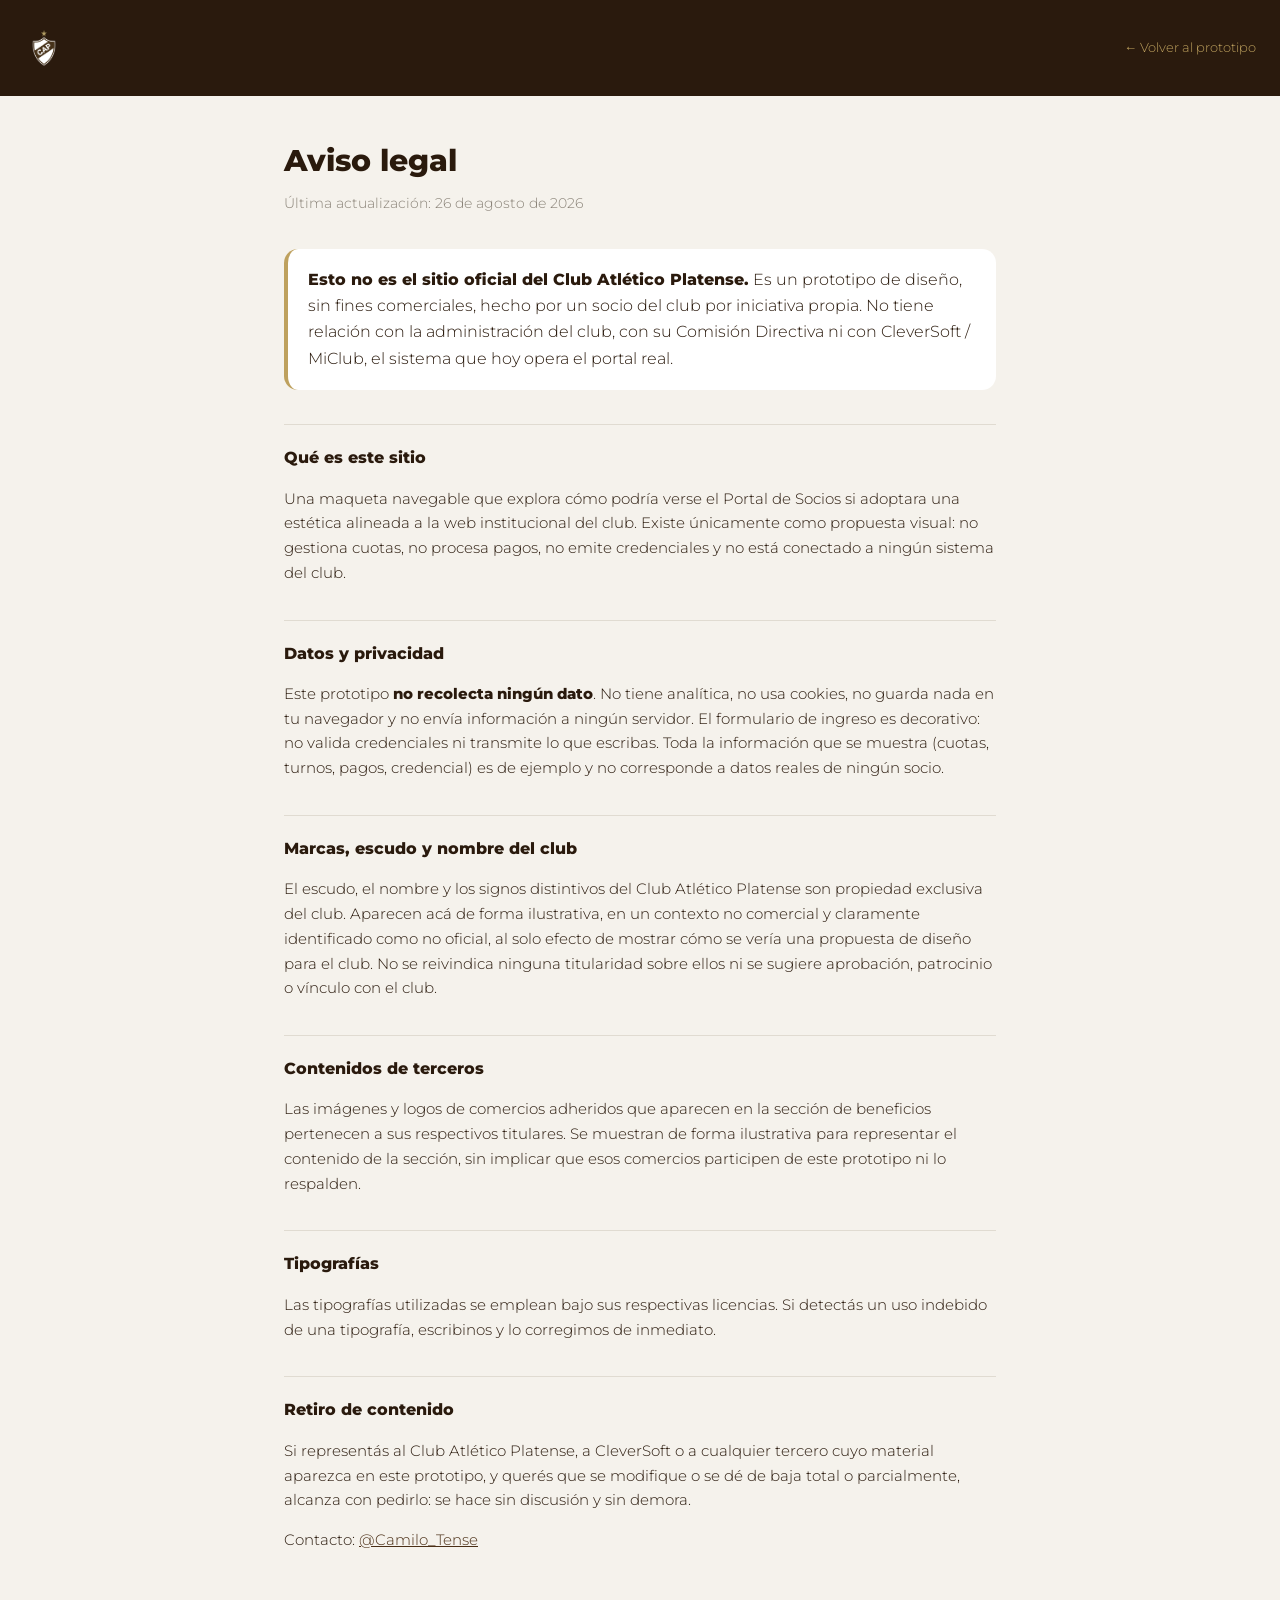
==== aviso-legal.html @ e6e1d901 "Resolver el uso de assets de terceros en el prototipo publico Gotham y Awesome Serif son tipografias" ====
<!DOCTYPE html>
<html lang="es-AR">
<head>
<meta charset="UTF-8">
<meta name="viewport" content="width=device-width, initial-scale=1">
<title>Aviso legal — Prototipo Portal de Socios</title>
<meta name="robots" content="noindex">
<link rel="stylesheet" href="assets/css/tipografias.css">
<style>

  :root {
    --brown: #4a2e15;
    --brown-dark: #2a1a0d;
    --gold: #bea15e;
    --cream: #f5f2ec;
    --white: #ffffff;
    --gray-text: #8a8378;
    --ink: #2a1a0d;
    --radius: 14px;
  }
  * { box-sizing: border-box; }
  body {
    margin: 0; font-family: 'Montserrat', sans-serif; font-weight: 300;
    background: var(--cream); color: var(--ink); line-height: 1.65;
  }
  .legal-head {
    background: var(--brown-dark); color: var(--white);
    padding: 28px 24px; display: flex; align-items: center; gap: 14px;
  }
  .legal-head img { height: 40px; }
  .legal-head a { color: var(--gold); text-decoration: none; font-size: 13px; margin-left: auto; }
  .legal-head a:hover, .legal-head a:focus-visible { text-decoration: underline; }
  .legal-wrap { max-width: 760px; margin: 0 auto; padding: 40px 24px 72px; }
  .legal-wrap h1 { font-weight: 700; font-size: 30px; margin: 0 0 6px; }
  .legal-wrap .sub { color: var(--gray-text); font-size: 14px; margin: 0 0 34px; }
  .legal-wrap h2 {
    font-weight: 700; font-size: 16px; margin: 34px 0 10px;
    padding-top: 20px; border-top: 1px solid #e0dbd1;
  }
  .legal-wrap p, .legal-wrap li { font-size: 15px; }
  .legal-wrap ul { padding-left: 20px; }
  .legal-wrap a { color: var(--brown); }
  .callout {
    background: var(--white); border-left: 4px solid var(--gold);
    border-radius: var(--radius); padding: 18px 20px; margin: 26px 0;
  }
  .callout strong { font-weight: 700; }
</style>

<!-- Metadatos para compartir en redes (capa del prototipo) -->
<meta name="description" content="Aviso legal del prototipo no oficial del Portal de Socios del Club Atlético Platense.">
<meta name="robots" content="noindex">
<link rel="canonical" href="https://portal-socios-cap.vercel.app/aviso-legal">
<meta property="og:type" content="website">
<meta property="og:site_name" content="Prototipo Portal de Socios CAP">
<meta property="og:locale" content="es_AR">
<meta property="og:url" content="https://portal-socios-cap.vercel.app/aviso-legal">
<meta property="og:title" content="Aviso legal — Prototipo Portal de Socios CAP">
<meta property="og:description" content="Aviso legal del prototipo no oficial del Portal de Socios del Club Atlético Platense.">
<meta property="og:image" content="https://portal-socios-cap.vercel.app/assets/og/portal-socios-cap.jpg">
<meta property="og:image:type" content="image/jpeg">
<meta property="og:image:width" content="1200">
<meta property="og:image:height" content="630">
<meta property="og:image:alt" content="Pantallas del prototipo del Portal de Socios del Club Atlético Platense">
<meta name="twitter:card" content="summary_large_image">
<meta name="twitter:creator" content="@Camilo_Tense">
<link rel="icon" href="assets/img/favicon-192.png">

<!-- Capa del prototipo publico (no forma parte del diseno aprobado) -->
<link rel="stylesheet" href="assets/css/componentes.css">
<link rel="stylesheet" href="assets/css/prototipo.css">
<script src="assets/js/prototipo.js"></script>
</head>
<body>

<header class="legal-head">
  <img src="assets/img/escudo-cap-oficial.png" alt="Escudo del Club Atlético Platense">
  <a href="login.html">&larr; Volver al prototipo</a>
</header>

<main class="legal-wrap">
  <h1>Aviso legal</h1>
  <p class="sub">Última actualización: 26 de agosto de 2026</p>

  <div class="callout">
    <strong>Esto no es el sitio oficial del Club Atlético Platense.</strong> Es un prototipo
    de diseño, sin fines comerciales, hecho por un socio del club por iniciativa propia.
    No tiene relación con la administración del club, con su Comisión Directiva ni con
    CleverSoft / MiClub, el sistema que hoy opera el portal real.
  </div>

  <h2>Qué es este sitio</h2>
  <p>
    Una maqueta navegable que explora cómo podría verse el Portal de Socios si adoptara
    una estética alineada a la web institucional del club. Existe únicamente como propuesta
    visual: no gestiona cuotas, no procesa pagos, no emite credenciales y no está conectado
    a ningún sistema del club.
  </p>

  <h2 id="privacidad">Datos y privacidad</h2>
  <p>
    Este prototipo <strong>no recolecta ningún dato</strong>. No tiene analítica, no usa
    cookies, no guarda nada en tu navegador y no envía información a ningún servidor.
    El formulario de ingreso es decorativo: no valida credenciales ni transmite lo que
    escribas. Toda la información que se muestra (cuotas, turnos, pagos, credencial) es
    de ejemplo y no corresponde a datos reales de ningún socio.
  </p>

  <h2>Marcas, escudo y nombre del club</h2>
  <p>
    El escudo, el nombre y los signos distintivos del Club Atlético Platense son propiedad
    exclusiva del club. Aparecen acá de forma ilustrativa, en un contexto no comercial y
    claramente identificado como no oficial, al solo efecto de mostrar cómo se vería una
    propuesta de diseño para el club. No se reivindica ninguna titularidad sobre ellos ni
    se sugiere aprobación, patrocinio o vínculo con el club.
  </p>

  <h2>Contenidos de terceros</h2>
  <p>
    Las imágenes y logos de comercios adheridos que aparecen en la sección de beneficios
    pertenecen a sus respectivos titulares. Se muestran de forma ilustrativa para
    representar el contenido de la sección, sin implicar que esos comercios participen
    de este prototipo ni lo respalden.
  </p>

  <h2>Tipografías</h2>
  <p>
    Las tipografías utilizadas se emplean bajo sus respectivas licencias. Si detectás un
    uso indebido de una tipografía, escribinos y lo corregimos de inmediato.
  </p>

  <h2>Retiro de contenido</h2>
  <p>
    Si representás al Club Atlético Platense, a CleverSoft o a cualquier tercero cuyo
    material aparezca en este prototipo, y querés que se modifique o se dé de baja
    total o parcialmente, alcanza con pedirlo: se hace sin discusión y sin demora.
  </p>
  <p>
    Contacto: <a href="https://x.com/Camilo_Tense" rel="noopener">@Camilo_Tense</a>
  </p>
</main>

</body>
</html>
---- assets/css/tipografias.css ----
/* ------------------------------------------------------------------
   tipografias.css
   Unica fuente de verdad de las tipografias del proyecto.

   Reemplazan a Gotham y Awesome Serif, que son comerciales y no podian
   servirse desde un servidor publico (ver ATRIBUCIONES.md).

   - Montserrat        SIL Open Font License 1.1 - redistribucion permitida
   - Playfair Display  SIL Open Font License 1.1 - redistribucion permitida

   Self-hosteadas como woff2: el sitio no hace ni un request externo, y
   por eso el aviso legal puede afirmar que no se recolecta ningun dato.

   Equivalencias con el diseno aprobado:
     Gotham Light  300  ->  Montserrat 300
     Gotham Medium 400  ->  Montserrat 500
     Gotham Black  700  ->  Montserrat 800
     Awesome Serif      ->  Playfair Display Italic 500  (alias 'Calamar')
   ------------------------------------------------------------------ */

/* --- Montserrat --------------------------------------------------- */

@font-face {
  font-family: 'Montserrat';
  font-style: normal;
  font-weight: 300;
  font-display: swap;
  src: url('../fonts/montserrat-300-latin.woff2') format('woff2');
  unicode-range: U+0000-00FF, U+0131, U+0152-0153, U+02BB-02BC, U+02C6, U+02DA, U+02DC, U+0304, U+0308, U+0329, U+2000-206F, U+20AC, U+2122, U+2191, U+2193, U+2212, U+2215, U+FEFF, U+FFFD;
}
@font-face {
  font-family: 'Montserrat';
  font-style: normal;
  font-weight: 300;
  font-display: swap;
  src: url('../fonts/montserrat-300-latin-ext.woff2') format('woff2');
  unicode-range: U+0100-02BA, U+02BD-02C5, U+02C7-02CC, U+02CE-02D7, U+02DD-02FF, U+0304, U+0308, U+0329, U+1D00-1DBF, U+1E00-1E9F, U+1EF2-1EFF, U+2020, U+20A0-20AB, U+20AD-20C0, U+2113, U+2C60-2C7F, U+A720-A7FF;
}

@font-face {
  font-family: 'Montserrat';
  font-style: normal;
  font-weight: 400;
  font-display: swap;
  src: url('../fonts/montserrat-500-latin.woff2') format('woff2');
  unicode-range: U+0000-00FF, U+0131, U+0152-0153, U+02BB-02BC, U+02C6, U+02DA, U+02DC, U+0304, U+0308, U+0329, U+2000-206F, U+20AC, U+2122, U+2191, U+2193, U+2212, U+2215, U+FEFF, U+FFFD;
}
@font-face {
  font-family: 'Montserrat';
  font-style: normal;
  font-weight: 400;
  font-display: swap;
  src: url('../fonts/montserrat-500-latin-ext.woff2') format('woff2');
  unicode-range: U+0100-02BA, U+02BD-02C5, U+02C7-02CC, U+02CE-02D7, U+02DD-02FF, U+0304, U+0308, U+0329, U+1D00-1DBF, U+1E00-1E9F, U+1EF2-1EFF, U+2020, U+20A0-20AB, U+20AD-20C0, U+2113, U+2C60-2C7F, U+A720-A7FF;
}

@font-face {
  font-family: 'Montserrat';
  font-style: normal;
  font-weight: 700;
  font-display: swap;
  src: url('../fonts/montserrat-800-latin.woff2') format('woff2');
  unicode-range: U+0000-00FF, U+0131, U+0152-0153, U+02BB-02BC, U+02C6, U+02DA, U+02DC, U+0304, U+0308, U+0329, U+2000-206F, U+20AC, U+2122, U+2191, U+2193, U+2212, U+2215, U+FEFF, U+FFFD;
}
@font-face {
  font-family: 'Montserrat';
  font-style: normal;
  font-weight: 700;
  font-display: swap;
  src: url('../fonts/montserrat-800-latin-ext.woff2') format('woff2');
  unicode-range: U+0100-02BA, U+02BD-02C5, U+02C7-02CC, U+02CE-02D7, U+02DD-02FF, U+0304, U+0308, U+0329, U+1D00-1DBF, U+1E00-1E9F, U+1EF2-1EFF, U+2020, U+20A0-20AB, U+20AD-20C0, U+2113, U+2C60-2C7F, U+A720-A7FF;
}

/* --- Calamar (acento editorial del club) --------------------------- */
/* 'Calamar' es el alias semantico del proyecto, no el nombre de la
   tipografia. Hoy lo sirve Playfair Display Italic. */

@font-face {
  font-family: 'Calamar';
  font-style: italic;
  font-weight: 500;
  font-display: swap;
  src: url('../fonts/playfair-italic-500-latin.woff2') format('woff2');
  unicode-range: U+0000-00FF, U+0131, U+0152-0153, U+02BB-02BC, U+02C6, U+02DA, U+02DC, U+0304, U+0308, U+0329, U+2000-206F, U+20AC, U+2122, U+2191, U+2193, U+2212, U+2215, U+FEFF, U+FFFD;
}
@font-face {
  font-family: 'Calamar';
  font-style: italic;
  font-weight: 500;
  font-display: swap;
  src: url('../fonts/playfair-italic-500-latin-ext.woff2') format('woff2');
  unicode-range: U+0100-02BA, U+02BD-02C5, U+02C7-02CC, U+02CE-02D7, U+02DD-02FF, U+0304, U+0308, U+0329, U+1D00-1DBF, U+1E00-1E9F, U+1EF2-1EFF, U+2020, U+20A0-20AB, U+20AD-20C0, U+2113, U+2C60-2C7F, U+A720-A7FF;
}
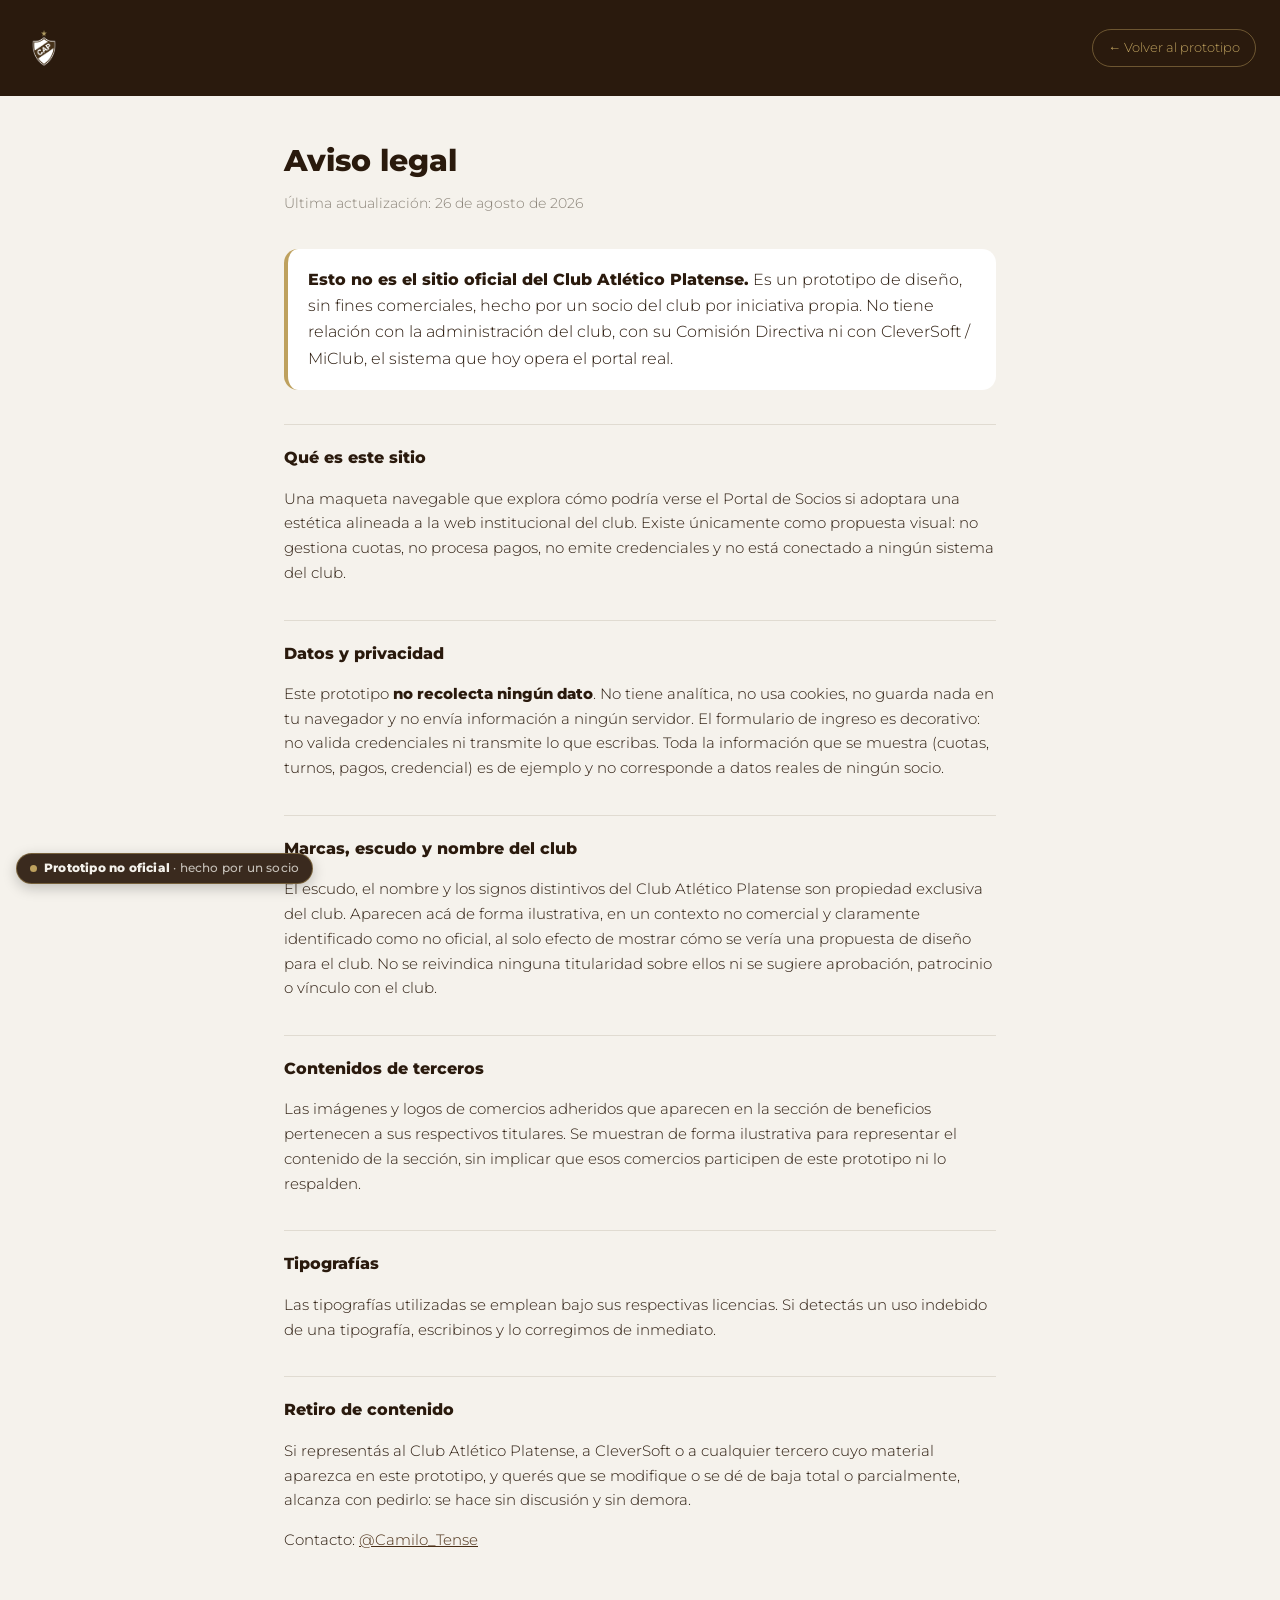
==== commit b55e9876: "Reconstruir el menu lateral del socio Portado del diseño de MenuSocios.jsx que paso el desarrollador" ====
--- a/aviso-legal.html
+++ b/aviso-legal.html
@@ -70,6 +70,16 @@
 <link rel="stylesheet" href="assets/css/componentes.css">
 <link rel="stylesheet" href="assets/css/prototipo.css">
 <script src="assets/js/prototipo.js"></script>
+
+<!-- App instalable (PWA) -->
+<link rel="manifest" href="/manifest.webmanifest">
+<meta name="theme-color" content="#4a2e15">
+<link rel="apple-touch-icon" href="/assets/img/pwa/apple-touch-icon.png">
+<meta name="apple-mobile-web-app-capable" content="yes">
+<meta name="apple-mobile-web-app-status-bar-style" content="black-translucent">
+<meta name="apple-mobile-web-app-title" content="Socios CAP">
+<meta name="mobile-web-app-capable" content="yes">
+<script src="/assets/js/pwa.js" defer></script>
 </head>
 <body>
 
--- a/assets/css/componentes.css
+++ b/assets/css/componentes.css
@@ -0,0 +1,1230 @@
+/* ------------------------------------------------------------------
+   componentes.css
+   Componentes compartidos que se agregan sobre el diseno aprobado.
+   Se carga despues de los <style> inline de cada pagina, asi una sola
+   regla alcanza para las 8 paginas que tienen barra de utilidades.
+   ------------------------------------------------------------------ */
+
+/* --- Boton al sitio oficial del club -------------------------------
+   Antes era un texto suelto que se confundia con el resto de la barra.
+   Como el prototipo NO es el sitio oficial, la salida al sitio real
+   tiene que leerse como una accion clara y separada. */
+
+.site-link,
+.drawer-site-link {
+  gap: 7px;
+  padding: 6px 14px;
+  border: 1px solid rgba(190, 161, 94, 0.55);
+  border-radius: 999px;
+  font-weight: 400;
+  line-height: 1.2;
+  text-decoration: none;
+  white-space: nowrap;
+  transition: background-color 200ms ease, border-color 200ms ease,
+              color 200ms ease;
+}
+
+.site-link:hover,
+.site-link:focus-visible,
+.drawer-site-link:hover,
+.drawer-site-link:focus-visible {
+  background: rgba(190, 161, 94, 0.14);
+  border-color: var(--gold, #bea15e);
+  text-decoration: none;
+}
+
+.site-link:focus-visible,
+.drawer-site-link:focus-visible {
+  outline: 2px solid var(--gold, #bea15e);
+  outline-offset: 2px;
+}
+
+.drawer-site-link {
+  display: inline-flex;
+  align-items: center;
+  justify-content: center;
+  width: 100%;
+}
+
+@media (prefers-reduced-motion: reduce) {
+  .site-link,
+  .drawer-site-link { transition: none; }
+}
+
+/* --- Panel de ingreso con codigo por email -------------------------- */
+
+.code-hint {
+  margin: 0 0 14px;
+  padding: 11px 14px;
+  border-radius: 10px;
+  background: rgba(190, 161, 94, 0.12);
+  border: 1px solid rgba(190, 161, 94, 0.35);
+  color: var(--brown, #4a2e15);
+  font-size: 13px;
+  line-height: 1.5;
+}
+
+[role="tabpanel"][hidden] { display: none; }
+
+/* --- Buzon simulado del codigo de acceso ---------------------------
+   No hay envio real de mail: el prototipo muestra en pantalla el
+   correo que en el portal real llegaria a la casilla del socio. Se
+   rotula como simulado para que nadie quede esperando un mail. */
+
+.inbox-sim { margin: 0 0 16px; }
+
+.inbox-sim__tag {
+  margin: 0 0 8px;
+  font-size: 11px;
+  letter-spacing: 0.3px;
+  text-transform: uppercase;
+  color: var(--gray-text, #8a8378);
+}
+
+.inbox-sim__mail {
+  border: 1px solid rgba(190, 161, 94, 0.4);
+  border-radius: 12px;
+  background: var(--cream, #f5f2ec);
+  padding: 14px 16px;
+  animation: inbox-sim-in 260ms ease both;
+}
+
+.inbox-sim__from {
+  display: flex;
+  align-items: center;
+  gap: 10px;
+  padding-bottom: 10px;
+  border-bottom: 1px solid rgba(74, 46, 21, 0.12);
+}
+
+.inbox-sim__from img { height: 26px; width: auto; }
+.inbox-sim__from div { display: flex; flex-direction: column; line-height: 1.3; }
+.inbox-sim__from strong { font-size: 13px; color: var(--ink, #2a1a0d); }
+.inbox-sim__from span { font-size: 11.5px; color: var(--gray-text, #8a8378); }
+
+.inbox-sim__subject {
+  margin: 10px 0 6px;
+  font-size: 13px;
+  color: var(--ink, #2a1a0d);
+}
+
+.inbox-sim__code {
+  margin: 0;
+  font-size: 30px;
+  font-weight: 700;
+  letter-spacing: 7px;
+  color: var(--brown, #4a2e15);
+  font-variant-numeric: tabular-nums;
+}
+
+.inbox-sim__use {
+  margin-top: 10px;
+  padding: 7px 14px;
+  border: 1px solid rgba(74, 46, 21, 0.25);
+  border-radius: 999px;
+  background: transparent;
+  color: var(--brown, #4a2e15);
+  font-family: inherit;
+  font-size: 12px;
+  cursor: pointer;
+  transition: background-color 200ms ease, border-color 200ms ease;
+}
+
+.inbox-sim__use:hover,
+.inbox-sim__use:focus-visible {
+  background: rgba(190, 161, 94, 0.18);
+  border-color: var(--gold, #bea15e);
+}
+
+@keyframes inbox-sim-in {
+  from { opacity: 0; transform: translateY(-6px); }
+  to   { opacity: 1; transform: none; }
+}
+
+/* --- Entrada directa a la demo -------------------------------------- */
+
+.demo-skip { margin: 14px 0 0; text-align: center; }
+
+.demo-skip a {
+  color: var(--gray-text, #8a8378);
+  font-size: 12.5px;
+  text-decoration: none;
+  border-bottom: 1px solid rgba(190, 161, 94, 0.5);
+  padding-bottom: 1px;
+  transition: color 200ms ease;
+}
+
+.demo-skip a:hover,
+.demo-skip a:focus-visible { color: var(--brown, #4a2e15); }
+
+@media (prefers-reduced-motion: reduce) {
+  .inbox-sim__mail { animation: none; }
+  .inbox-sim__use { transition: none; }
+}
+
+/* --- Boton de volver ------------------------------------------------
+   Antes era texto suelto de 12px que se perdia arriba del titulo.
+   Pasa a leerse como accion, con el mismo lenguaje de pastilla que
+   usan los demas botones del portal. La flecha acompana en hover. */
+
+.back-link {
+  align-self: flex-start;
+  gap: 8px;
+  padding: 8px 16px 8px 13px;
+  border: 1px solid rgba(74, 46, 21, 0.18);
+  border-radius: 999px;
+  background: var(--white, #fff);
+  color: var(--brown, #4a2e15);
+  font-size: 13px;
+  font-weight: 400;
+  text-decoration: none;
+  transition: background-color 200ms ease, border-color 200ms ease,
+              color 200ms ease;
+}
+
+.back-link:hover,
+.back-link:focus-visible {
+  background: var(--cream, #f5f2ec);
+  border-color: var(--gold, #bea15e);
+  color: var(--ink, #2a1a0d);
+  text-decoration: none;
+}
+
+.back-link:focus-visible {
+  outline: 2px solid var(--gold, #bea15e);
+  outline-offset: 2px;
+}
+
+/* --- Volver del aviso legal (cabecera oscura) ----------------------- */
+
+.legal-head a {
+  padding: 7px 15px;
+  border: 1px solid rgba(190, 161, 94, 0.45);
+  border-radius: 999px;
+  transition: background-color 200ms ease, border-color 200ms ease;
+}
+
+.legal-head a:hover,
+.legal-head a:focus-visible {
+  background: rgba(190, 161, 94, 0.16);
+  border-color: var(--gold, #bea15e);
+  text-decoration: none;
+}
+
+@media (prefers-reduced-motion: reduce) {
+  .back-link,
+  .legal-head a { transition: none; }
+}
+
+/* --- Checkout simulado ----------------------------------------------
+   Cierra el recorrido del socio: antes "Pagar seleccionados" terminaba
+   en un alert() del navegador. No procesa ningun pago real. */
+
+.checkout[hidden] { display: none; }
+
+.checkout {
+  position: fixed;
+  inset: 0;
+  z-index: 10000;
+  display: flex;
+  align-items: center;
+  justify-content: center;
+  padding: 20px;
+}
+
+.checkout__backdrop {
+  position: absolute;
+  inset: 0;
+  background: rgba(42, 26, 13, 0.55);
+  backdrop-filter: blur(2px);
+  animation: checkout-fade 200ms ease both;
+}
+
+.checkout__panel {
+  position: relative;
+  width: 100%;
+  min-width: 0;
+  max-width: 460px;
+  max-height: 90vh;
+  overflow-y: auto;
+  padding: 26px 28px 24px;
+  border-radius: 18px;
+  background: var(--white, #fff);
+  box-shadow: 0 18px 50px rgba(0, 0, 0, 0.3);
+  animation: checkout-in 240ms cubic-bezier(0.2, 0.7, 0.3, 1) both;
+}
+
+.checkout__head {
+  display: flex;
+  align-items: flex-start;
+  justify-content: space-between;
+  gap: 16px;
+}
+
+.checkout__panel h2 {
+  margin: 0 0 4px;
+  font-size: 21px;
+  font-weight: 700;
+  color: var(--ink, #2a1a0d);
+}
+
+.checkout__close {
+  border: none;
+  background: none;
+  font-size: 26px;
+  line-height: 1;
+  color: var(--gray-text, #8a8378);
+  cursor: pointer;
+  padding: 0 4px;
+  border-radius: 8px;
+}
+
+.checkout__close:hover,
+.checkout__close:focus-visible { color: var(--ink, #2a1a0d); }
+
+.checkout__items {
+  list-style: none;
+  margin: 18px 0 0;
+  padding: 0;
+}
+
+.checkout__items li {
+  display: flex;
+  justify-content: space-between;
+  gap: 14px;
+  padding: 11px 0;
+  border-bottom: 1px solid rgba(74, 46, 21, 0.1);
+  font-size: 13px;
+  color: var(--gray-text, #8a8378);
+}
+
+.checkout__items li span {
+  min-width: 0;
+  overflow-wrap: anywhere;
+}
+
+.checkout__items strong {
+  color: var(--ink, #2a1a0d);
+  white-space: nowrap;
+}
+
+.checkout__total {
+  display: flex;
+  align-items: baseline;
+  justify-content: space-between;
+  margin: 16px 0 22px;
+  padding: 14px 16px;
+  border-radius: 12px;
+  background: var(--cream, #f5f2ec);
+  font-size: 13px;
+  color: var(--gray-text, #8a8378);
+}
+
+.checkout__total strong {
+  font-size: 23px;
+  font-weight: 700;
+  color: var(--brown, #4a2e15);
+}
+
+.checkout__label {
+  margin: 0 0 10px;
+  font-size: 11px;
+  letter-spacing: 0.4px;
+  text-transform: uppercase;
+  color: var(--gray-text, #8a8378);
+}
+
+.checkout__medios {
+  display: flex;
+  flex-direction: column;
+  gap: 9px;
+  margin-bottom: 22px;
+}
+
+.checkout__medio { display: block; cursor: pointer; }
+.checkout__medio input { position: absolute; opacity: 0; pointer-events: none; }
+
+.checkout__medio-box {
+  display: block;
+  padding: 12px 15px;
+  border: 1px solid rgba(74, 46, 21, 0.18);
+  border-radius: 12px;
+  transition: border-color 200ms ease, background-color 200ms ease;
+}
+
+.checkout__medio-box strong {
+  display: block;
+  font-size: 13.5px;
+  color: var(--ink, #2a1a0d);
+}
+
+.checkout__medio-box small {
+  font-size: 11.5px;
+  color: var(--gray-text, #8a8378);
+}
+
+.checkout__medio input:checked + .checkout__medio-box {
+  border-color: var(--gold, #bea15e);
+  background: rgba(190, 161, 94, 0.1);
+}
+
+.checkout__medio input:focus-visible + .checkout__medio-box {
+  outline: 2px solid var(--gold, #bea15e);
+  outline-offset: 2px;
+}
+
+.checkout__pay {
+  width: 100%;
+  padding: 14px;
+  border: none;
+  border-radius: 999px;
+  background: var(--gold, #bea15e);
+  color: var(--brown-dark, #2a1a0d);
+  font-family: inherit;
+  font-weight: 700;
+  font-size: 13.5px;
+  letter-spacing: 0.3px;
+  cursor: pointer;
+  transition: filter 200ms ease;
+}
+
+.checkout__pay:hover,
+.checkout__pay:focus-visible { filter: brightness(1.06); }
+
+.checkout__sim {
+  margin: 12px 0 0;
+  text-align: center;
+  font-size: 11px;
+  color: var(--gray-text, #8a8378);
+}
+
+/* --- Estado de exito ------------------------------------------------ */
+
+.checkout__step--ok { text-align: center; }
+
+.checkout__tick { margin: 6px auto 14px; width: 62px; height: 62px; }
+.checkout__tick svg { width: 100%; height: 100%; fill: none; stroke-linecap: round; stroke-linejoin: round; }
+
+.checkout__tick-ring {
+  stroke: var(--gold, #bea15e);
+  stroke-width: 2.5;
+  stroke-dasharray: 151;
+  animation: tick-ring 500ms ease-out both;
+}
+
+.checkout__tick-path {
+  stroke: var(--brown, #4a2e15);
+  stroke-width: 3.5;
+  stroke-dasharray: 40;
+  animation: tick-path 300ms 380ms ease-out both;
+}
+
+.checkout__ok-sub {
+  margin: 0 0 20px;
+  font-size: 13px;
+  color: var(--gray-text, #8a8378);
+}
+
+.checkout__recibo {
+  display: flex;
+  flex-direction: column;
+  gap: 10px;
+  padding: 16px;
+  margin-bottom: 22px;
+  border-radius: 12px;
+  background: var(--cream, #f5f2ec);
+  text-align: left;
+}
+
+.checkout__recibo div { display: flex; justify-content: space-between; gap: 14px; }
+.checkout__recibo span { font-size: 12.5px; color: var(--gray-text, #8a8378); }
+.checkout__recibo strong { font-size: 13px; color: var(--ink, #2a1a0d); }
+
+.checkout__ok-actions { display: flex; flex-direction: column; gap: 9px; }
+
+.checkout__ok-primary {
+  padding: 13px;
+  border-radius: 999px;
+  background: var(--brown, #4a2e15);
+  color: var(--white, #fff);
+  font-size: 13px;
+  font-weight: 700;
+  text-decoration: none;
+}
+
+.checkout__ok-primary:hover,
+.checkout__ok-primary:focus-visible { color: #fff; text-decoration: none; filter: brightness(1.12); }
+
+.checkout__ok-sec {
+  padding: 11px;
+  border: 1px solid rgba(74, 46, 21, 0.2);
+  border-radius: 999px;
+  background: none;
+  color: var(--brown, #4a2e15);
+  font-family: inherit;
+  font-size: 13px;
+  cursor: pointer;
+}
+
+@keyframes checkout-fade { from { opacity: 0; } to { opacity: 1; } }
+@keyframes checkout-in {
+  from { opacity: 0; transform: translateY(14px) scale(0.98); }
+  to   { opacity: 1; transform: none; }
+}
+@keyframes tick-ring { from { stroke-dashoffset: 151; } to { stroke-dashoffset: 0; } }
+@keyframes tick-path { from { stroke-dashoffset: 40; } to { stroke-dashoffset: 0; } }
+
+@media (prefers-reduced-motion: reduce) {
+  .checkout__backdrop,
+  .checkout__panel,
+  .checkout__tick-ring,
+  .checkout__tick-path { animation: none; }
+  .checkout__tick-ring,
+  .checkout__tick-path { stroke-dashoffset: 0; }
+  .checkout__medio-box,
+  .checkout__pay { transition: none; }
+}
+
+/* --- Notificaciones --------------------------------------------------
+   El portal no tenia forma de avisarle nada al socio. Sigue el mismo
+   patron de dropdown que el menu de perfil de la barra de utilidades. */
+
+.notif-wrap { position: relative; display: flex; }
+
+.notif-trigger {
+  position: relative;
+  display: inline-flex;
+  align-items: center;
+  justify-content: center;
+  width: 34px;
+  height: 34px;
+  padding: 0;
+  border: none;
+  border-radius: 50%;
+  background: none;
+  color: inherit;
+  cursor: pointer;
+  transition: background-color 200ms ease;
+}
+
+.notif-trigger svg { width: 19px; height: 19px; }
+
+.notif-trigger:hover,
+.notif-trigger:focus-visible { background: rgba(190, 161, 94, 0.18); }
+
+.notif-trigger:focus-visible {
+  outline: 2px solid var(--gold, #bea15e);
+  outline-offset: 2px;
+}
+
+.notification-dot {
+  position: absolute;
+  top: 1px;
+  right: 0;
+  min-width: 16px;
+  height: 16px;
+  padding: 0 4px;
+  border-radius: 999px;
+  background: #c0392b;
+  color: #fff;
+  font-size: 10px;
+  font-weight: 700;
+  line-height: 16px;
+  text-align: center;
+}
+
+.notif-dropdown {
+  position: absolute;
+  top: 42px;
+  right: 0;
+  z-index: 80;
+  width: 360px;
+  max-width: calc(100vw - 32px);
+  border: 1.5px solid var(--brown, #4a2e15);
+  border-radius: 14px;
+  background: var(--white, #fff);
+  box-shadow: 0 14px 34px rgba(42, 26, 13, 0.18);
+  display: none;
+  overflow: hidden;
+  text-align: left;
+}
+
+.notif-dropdown.open {
+  display: block;
+  animation: notif-in 200ms ease both;
+}
+
+.notif-head {
+  display: flex;
+  align-items: center;
+  justify-content: space-between;
+  gap: 12px;
+  padding: 13px 16px;
+  border-bottom: 1px solid rgba(74, 46, 21, 0.12);
+}
+
+.notif-head strong { font-size: 14px; color: var(--ink, #2a1a0d); }
+
+.notif-clear {
+  border: none;
+  background: none;
+  padding: 0;
+  color: var(--gray-text, #8a8378);
+  font-family: inherit;
+  font-size: 11.5px;
+  cursor: pointer;
+  text-decoration: underline;
+}
+
+.notif-clear:hover,
+.notif-clear:focus-visible { color: var(--brown, #4a2e15); }
+
+.notif-list {
+  list-style: none;
+  margin: 0;
+  padding: 0;
+  max-height: 380px;
+  overflow-y: auto;
+}
+
+.notif-item {
+  display: flex;
+  gap: 11px;
+  padding: 13px 16px;
+  border-bottom: 1px solid rgba(74, 46, 21, 0.08);
+}
+
+.notif-item:last-child { border-bottom: none; }
+
+.notif-item--unread { background: rgba(190, 161, 94, 0.09); }
+
+.notif-ico {
+  flex: 0 0 auto;
+  display: inline-flex;
+  align-items: center;
+  justify-content: center;
+  width: 32px;
+  height: 32px;
+  border-radius: 50%;
+  background: var(--cream, #f5f2ec);
+  color: var(--brown, #4a2e15);
+}
+
+.notif-ico svg { width: 16px; height: 16px; }
+.notif-ico--pago    { background: rgba(192, 57, 43, 0.12); color: #a5342a; }
+.notif-ico--calamar { background: rgba(190, 161, 94, 0.22); }
+
+.notif-body { flex: 1 1 auto; min-width: 0; }
+
+.notif-title {
+  margin: 0 0 2px;
+  font-size: 13px;
+  font-weight: 700;
+  color: var(--ink, #2a1a0d);
+  line-height: 1.35;
+}
+
+.notif-text {
+  margin: 0;
+  font-size: 12px;
+  color: var(--gray-text, #8a8378);
+  line-height: 1.45;
+}
+
+.notif-cta {
+  display: inline-block;
+  margin-top: 6px;
+  font-size: 12px;
+  font-weight: 700;
+  color: var(--brown, #4a2e15);
+  text-decoration: none;
+  border-bottom: 1px solid var(--gold, #bea15e);
+}
+
+.notif-cta:hover,
+.notif-cta:focus-visible { color: var(--ink, #2a1a0d); text-decoration: none; }
+
+.notif-time {
+  flex: 0 0 auto;
+  font-size: 10.5px;
+  color: var(--gray-text, #8a8378);
+  white-space: nowrap;
+}
+
+@keyframes notif-in {
+  from { opacity: 0; transform: translateY(-6px); }
+  to   { opacity: 1; transform: none; }
+}
+
+@media (prefers-reduced-motion: reduce) {
+  .notif-dropdown.open { animation: none; }
+  .notif-trigger { transition: none; }
+}
+
+/* --- Zona Calamar en el home ----------------------------------------
+   Es uno de los tres pilares del Portal (DECISION-006) y solo se
+   llegaba por el menu lateral. Esta seccion la pone en el recorrido. */
+
+.zc-promo {
+  display: grid;
+  grid-template-columns: 1.5fr 1fr;
+  gap: 48px;
+  align-items: center;
+  margin: 48px 0 52px;
+  padding: 42px 44px;
+  border-radius: 18px;
+  background: linear-gradient(135deg, var(--brown-dark, #2a1a0d), var(--brown, #4a2e15));
+  color: var(--white, #fff);
+}
+
+.zc-promo__logo {
+  display: block;
+  height: 46px;
+  width: auto;
+  margin-bottom: 22px;
+}
+
+.zc-promo__titulo {
+  margin: 0 0 14px;
+  font-size: 26px;
+  font-weight: 700;
+  line-height: 1.25;
+  letter-spacing: -0.3px;
+}
+
+.zc-promo__bajada {
+  margin: 0 0 28px;
+  font-size: 14px;
+  line-height: 1.7;
+  color: rgba(245, 242, 236, 0.82);
+  max-width: 46ch;
+}
+
+.zc-promo__cta {
+  display: inline-block;
+  padding: 12px 24px;
+  border-radius: 999px;
+  background: var(--gold, #bea15e);
+  color: var(--brown-dark, #2a1a0d);
+  font-size: 13px;
+  font-weight: 700;
+  letter-spacing: 0.3px;
+  text-decoration: none;
+  transition: filter 200ms ease, transform 200ms ease;
+}
+
+.zc-promo__cta:hover,
+.zc-promo__cta:focus-visible {
+  color: var(--brown-dark, #2a1a0d);
+  text-decoration: none;
+  filter: brightness(1.07);
+  transform: translateY(-1px);
+}
+
+.zc-promo__placas {
+  list-style: none;
+  margin: 0;
+  padding: 0;
+  display: grid;
+  grid-template-columns: repeat(2, 1fr);
+  gap: 14px;
+}
+
+.zc-promo__placas li {
+  border-radius: 12px;
+  overflow: hidden;
+  background: rgba(255, 255, 255, 0.06);
+  aspect-ratio: 1;
+}
+
+.zc-promo__placas img {
+  width: 100%;
+  height: 100%;
+  object-fit: cover;
+  display: block;
+  transition: transform 260ms ease;
+}
+
+.zc-promo__placas li:hover img { transform: scale(1.04); }
+
+@media (max-width: 900px) {
+  .zc-promo {
+    grid-template-columns: 1fr;
+    gap: 32px;
+    margin: 36px 0 40px;
+    padding: 32px 26px;
+  }
+  .zc-promo__logo { height: 40px; margin-bottom: 18px; }
+  .zc-promo__titulo { font-size: 22px; }
+}
+
+@media (prefers-reduced-motion: reduce) {
+  .zc-promo__cta,
+  .zc-promo__placas img { transition: none; }
+}
+
+/* --- Checkout en pantallas chicas ----------------------------------- */
+
+@media (max-width: 480px) {
+  .checkout { padding: 12px; align-items: flex-end; }
+
+  .checkout__panel {
+    padding: 22px 18px 18px;
+    max-height: 92vh;
+    border-radius: 18px 18px 14px 14px;
+  }
+
+  .checkout__panel h2 { font-size: 19px; }
+  .checkout__total strong { font-size: 20px; }
+}
+
+/* --- Escudo y marca como vuelta al inicio ---------------------------
+   Convencion basica que faltaba: tocar el escudo o "Socios CAP" vuelve
+   al home. Se conserva la apariencia exacta que tenian como texto e
+   imagen sueltos; lo unico que cambia es que ahora son navegables. */
+
+.brand-home {
+  display: inline-flex;
+  align-items: center;
+  gap: 8px;
+  color: inherit;
+  font: inherit;
+  letter-spacing: inherit;
+  text-decoration: none;
+  border-radius: 10px;
+  transition: opacity 200ms ease;
+}
+
+.brand-home:hover,
+.brand-home:focus-visible {
+  color: inherit;
+  text-decoration: none;
+  opacity: 0.82;
+}
+
+.brand-home:focus-visible {
+  outline: 2px solid var(--gold, #bea15e);
+  outline-offset: 4px;
+}
+
+@media (prefers-reduced-motion: reduce) {
+  .brand-home { transition: none; }
+}
+
+/* --- Barra superior en celular --------------------------------------
+   La campana de notificaciones sumo un elemento a una barra que ya
+   venia justa, y "Socios CAP" y "Hola, Camilo" empezaban a partirse en
+   dos lineas. En celular el saludo y el acceso al perfil ya viven en el
+   cajon lateral ("Hola, Camilo" / "Tu perfil" / "Cerrar sesion"), asi
+   que se quitan de la barra y queda: marca | notificaciones | menu. */
+
+@media (max-width: 760px) {
+  .utility-bar .profile-wrap { display: none; }
+
+  .brand-home .mobile-wordmark { white-space: nowrap; }
+
+  .utility-bar .right { gap: 10px; }
+
+  .notif-dropdown {
+    position: fixed;
+    top: 64px;
+    right: 12px;
+    left: 12px;
+    width: auto;
+    max-width: none;
+  }
+}
+
+/* --- Barra de secciones: ancho estable ------------------------------
+   Cada pagina definia el max-width de .section-nav-inner igual al ancho
+   de su propio contenido (1180 / 1080 / 1000 / 900 px), asi que la barra
+   y sus opciones se corrian hasta 140 px al pasar de una seccion a otra.
+   La barra es chrome del sitio: tiene que quedarse quieta. Se unifica al
+   ancho mayor ya en uso, que es el de la home. El ancho de <main> de
+   cada pagina no se toca: eso es el layout aprobado. */
+
+.section-nav-inner { max-width: 1180px; }
+
+/* El item activo va en negrita, y la negrita es mas ancha: al cambiar de
+   seccion los links que venian despues se corrian unos pixeles. Cada
+   link reserva de antemano el ancho de su version en negrita mediante un
+   duplicado invisible de altura cero, asi el ancho no depende del estado. */
+
+nav.section-nav .links a {
+  display: inline-flex;
+  flex-direction: column;
+  align-items: flex-start;
+}
+
+nav.section-nav .links a::after {
+  content: attr(data-label);
+  height: 0;
+  overflow: hidden;
+  visibility: hidden;
+  font-weight: 700;
+  pointer-events: none;
+}
+
+/* --- Invitacion a instalar la app ------------------------------------
+   Aparece una sola vez por dispositivo. Se apoya abajo, arriba del
+   borde inferior, sin tapar el boton del Bot Calamar ni el distintivo
+   de prototipo. */
+
+.instalar-app {
+  position: fixed;
+  left: 50%;
+  bottom: calc(20px + env(safe-area-inset-bottom, 0px));
+  transform: translateX(-50%);
+  z-index: 9998;
+  display: flex;
+  align-items: center;
+  gap: 18px;
+  width: calc(100% - 32px);
+  max-width: 560px;
+  padding: 14px 18px;
+  border-radius: 16px;
+  border: 1px solid rgba(190, 161, 94, 0.45);
+  background: rgba(42, 26, 13, 0.96);
+  color: #f5f2ec;
+  box-shadow: 0 12px 34px rgba(0, 0, 0, 0.34);
+  animation: instalar-app-in 280ms cubic-bezier(0.2, 0.7, 0.3, 1) both;
+}
+
+.instalar-app__texto { flex: 1 1 auto; min-width: 0; }
+
+.instalar-app__texto strong {
+  display: block;
+  font-size: 13.5px;
+  font-weight: 700;
+  margin-bottom: 2px;
+}
+
+.instalar-app__texto span {
+  display: block;
+  font-size: 12px;
+  line-height: 1.45;
+  color: rgba(245, 242, 236, 0.78);
+}
+
+.instalar-app__acciones {
+  flex: 0 0 auto;
+  display: flex;
+  align-items: center;
+  gap: 8px;
+}
+
+.instalar-app__ok {
+  padding: 9px 18px;
+  border: none;
+  border-radius: 999px;
+  background: var(--gold, #bea15e);
+  color: #2a1a0d;
+  font-family: inherit;
+  font-size: 12.5px;
+  font-weight: 700;
+  cursor: pointer;
+  transition: filter 200ms ease;
+}
+
+.instalar-app__ok:hover,
+.instalar-app__ok:focus-visible { filter: brightness(1.08); }
+
+.instalar-app__cerrar {
+  padding: 9px 10px;
+  border: none;
+  background: none;
+  color: rgba(245, 242, 236, 0.7);
+  font-family: inherit;
+  font-size: 12.5px;
+  cursor: pointer;
+  white-space: nowrap;
+}
+
+.instalar-app__cerrar:hover,
+.instalar-app__cerrar:focus-visible { color: #fff; }
+
+@media (max-width: 560px) {
+  .instalar-app {
+    flex-direction: column;
+    align-items: stretch;
+    gap: 12px;
+    bottom: calc(70px + env(safe-area-inset-bottom, 0px));
+  }
+  .instalar-app__acciones { justify-content: flex-end; }
+}
+
+@keyframes instalar-app-in {
+  from { opacity: 0; transform: translate(-50%, 16px); }
+  to   { opacity: 1; transform: translate(-50%, 0); }
+}
+
+@media (prefers-reduced-motion: reduce) {
+  .instalar-app { animation: none; }
+  .instalar-app__ok { transition: none; }
+}
+
+/* --- Menu lateral del socio ------------------------------------------
+   Portado de MenuSocios.jsx. Se respetan las variables del proyecto en
+   lugar de los colores propios del componente, que introducian una
+   segunda paleta (#c9ad70 / #1c1108) muy cerca de la nuestra pero
+   distinta. */
+
+.ms-panel {
+  padding-top: env(safe-area-inset-top);
+  padding-bottom: env(safe-area-inset-bottom);
+  padding-right: env(safe-area-inset-right);
+  overscroll-behavior: contain;
+  touch-action: pan-y;
+  background: #fbfaf7;
+}
+
+.ms-panel[data-arrastrando="true"] { transition: none; }
+
+/* --- Cabecera --------------------------------------------------------- */
+
+.ms-head {
+  display: flex;
+  align-items: center;
+  gap: 12px;
+  padding: 18px 16px;
+  background: var(--brown-dark, #2a1a0d);
+  color: #efe2cf;
+}
+
+.ms-head img { height: 34px; width: auto; }
+.ms-head__quien { flex: 1 1 auto; min-width: 0; }
+
+.ms-head__nombre {
+  margin: 0;
+  font-size: 14.5px;
+  font-weight: 700;
+  color: #fff;
+}
+
+.ms-head__numero {
+  margin: 2px 0 0;
+  font-size: 11px;
+  font-weight: 400;
+  letter-spacing: 1.4px;
+  color: var(--gold, #bea15e);
+  font-variant-numeric: tabular-nums;
+}
+
+.ms-head__cerrar {
+  flex: 0 0 auto;
+  width: 36px;
+  height: 36px;
+  border: none;
+  border-radius: 50%;
+  background: rgba(239, 226, 207, 0.14);
+  color: #efe2cf;
+  display: grid;
+  place-items: center;
+  cursor: pointer;
+  transition: background-color 200ms ease;
+}
+
+.ms-head__cerrar:hover,
+.ms-head__cerrar:focus-visible { background: rgba(239, 226, 207, 0.26); }
+
+.ms-ico { width: 18px; height: 18px; flex: 0 0 auto; }
+
+/* --- Cuota pendiente --------------------------------------------------- */
+
+.ms-pendiente {
+  display: flex;
+  align-items: center;
+  gap: 11px;
+  margin: 13px 14px 2px;
+  padding: 13px 14px;
+  border-radius: 15px;
+  background: #f4ead4;
+  border: 1px solid #e0cea3;
+  text-decoration: none;
+  color: var(--ink, #2a1a0d);
+}
+
+.ms-pendiente:hover,
+.ms-pendiente:focus-visible { text-decoration: none; filter: brightness(0.98); }
+
+.ms-pendiente__n {
+  flex: 0 0 auto;
+  width: 32px;
+  height: 32px;
+  border-radius: 10px;
+  background: var(--gold, #bea15e);
+  color: #241609;
+  display: grid;
+  place-items: center;
+  font-size: 13px;
+  font-weight: 700;
+}
+
+.ms-pendiente__txt { flex: 1 1 auto; min-width: 0; }
+.ms-pendiente__txt strong { display: block; font-size: 13px; }
+.ms-pendiente__txt span {
+  display: block;
+  margin-top: 2px;
+  font-size: 11.5px;
+  color: rgba(36, 22, 9, 0.65);
+}
+
+/* --- Secciones ---------------------------------------------------------- */
+
+.ms-scroll {
+  flex: 1 1 auto;
+  overflow-y: auto;
+  overscroll-behavior: contain;
+  -webkit-overflow-scrolling: touch;
+  padding: 10px 6px 0;
+  display: flex;
+  flex-direction: column;
+  gap: 14px;
+}
+
+.ms-sec__titulo {
+  margin: 0 0 3px 18px;
+  font-size: 9.5px;
+  font-weight: 700;
+  letter-spacing: 2px;
+  color: rgba(28, 17, 8, 0.42);
+}
+
+.ms-row {
+  display: flex;
+  align-items: center;
+  gap: 13px;
+  padding: 13px 14px;
+  border-radius: 12px;
+  min-height: 48px;
+  color: #2b1d10;
+  font-size: 14.5px;
+  font-weight: 400;
+  text-decoration: none;
+  -webkit-tap-highlight-color: transparent;
+}
+
+.ms-row span { flex: 1 1 auto; }
+.ms-row:hover { background: rgba(28, 17, 8, 0.045); text-decoration: none; }
+.ms-row:active { background: rgba(28, 17, 8, 0.08); }
+
+.ms-row:focus-visible {
+  outline: 2px solid var(--gold, #bea15e);
+  outline-offset: -2px;
+}
+
+/* Seccion en la que estas parado. Antes el menu no lo indicaba en
+   ninguna pagina, y en celular es la unica navegacion que hay. */
+.ms-row[aria-current="page"] {
+  background: #f1ede4;
+  font-weight: 700;
+  color: var(--ink, #2a1a0d);
+  border-left: 3px solid var(--gold-dark, #8f7a44);
+  padding-left: 11px;
+}
+
+.ms-row[aria-current="page"] .ms-ico { color: var(--gold-dark, #8f7a44); }
+.ms-row .ms-ico { color: #8b7a67; }
+
+.ms-row--pendiente { color: rgba(43, 29, 16, 0.55); cursor: default; }
+.ms-row--pendiente:hover { background: none; }
+
+.ms-chip {
+  flex: 0 0 auto;
+  padding: 3px 8px;
+  border-radius: 999px;
+  background: rgba(28, 17, 8, 0.07);
+  color: rgba(28, 17, 8, 0.5);
+  font-size: 9.5px;
+  font-style: normal;
+  font-weight: 700;
+  letter-spacing: 0.4px;
+  text-transform: uppercase;
+}
+
+/* --- Pie ---------------------------------------------------------------- */
+
+.ms-foot {
+  padding: 12px 14px 18px;
+  display: flex;
+  flex-direction: column;
+  gap: 10px;
+  border-top: 1px solid rgba(28, 17, 8, 0.1);
+}
+
+.ms-cta {
+  display: flex;
+  align-items: center;
+  justify-content: center;
+  gap: 9px;
+  min-height: 50px;
+  border-radius: 14px;
+  background: linear-gradient(150deg, #d8bd7c, var(--gold-dark, #8f7a44));
+  color: #241609;
+  font-size: 14.5px;
+  font-weight: 700;
+  text-decoration: none;
+  transition: filter 200ms ease;
+}
+
+.ms-cta:hover,
+.ms-cta:focus-visible { color: #241609; text-decoration: none; filter: brightness(1.06); }
+
+.ms-foot__row {
+  display: flex;
+  align-items: center;
+  justify-content: space-between;
+  padding: 0 4px;
+}
+
+.ms-salir {
+  display: flex;
+  align-items: center;
+  gap: 7px;
+  padding: 8px 0;
+  font-size: 12.5px;
+  font-weight: 700;
+  color: rgba(28, 17, 8, 0.5);
+  text-decoration: none;
+}
+
+.ms-salir:hover,
+.ms-salir:focus-visible { color: var(--ink, #2a1a0d); text-decoration: none; }
+
+.ms-sitio {
+  font-size: 11px;
+  color: rgba(28, 17, 8, 0.4);
+  text-decoration: none;
+}
+
+.ms-sitio:hover,
+.ms-sitio:focus-visible { color: var(--brown, #4a2e15); text-decoration: none; }
+
+/* --- Entrada escalonada -------------------------------------------------- */
+
+.ms-it {
+  opacity: 0;
+  transform: translateX(16px);
+  transition: opacity 260ms ease, transform 340ms cubic-bezier(0.22, 0.9, 0.24, 1);
+}
+
+.ms-panel.open .ms-it {
+  opacity: 1;
+  transform: none;
+  transition-delay: calc(var(--i, 0) * 32ms + 120ms);
+}
+
+@media (prefers-reduced-motion: reduce) {
+  .ms-it { opacity: 1; transform: none; transition: none; }
+  .ms-panel.open .ms-it { transition-delay: 0ms; }
+  .ms-cta, .ms-head__cerrar { transition: none; }
+}
+
+/* El distintivo de prototipo y el boton del Bot Calamar son fijos y
+   quedaban por encima del pie del menu, tapando "Cerrar sesion". */
+body.con-menu-abierto .proto-badge,
+body.con-menu-abierto .bot-fab,
+body.con-menu-abierto .instalar-app {
+  opacity: 0;
+  pointer-events: none;
+}
--- a/assets/css/prototipo.css
+++ b/assets/css/prototipo.css
@@ -0,0 +1,121 @@
+/* ------------------------------------------------------------------
+   prototipo.css
+   Capa exclusiva del prototipo publico: distintivo de "no oficial",
+   afordancia para enlaces todavia sin destino y ajuste de la maqueta
+   mobile en pantallas reales.
+
+   No pertenece al diseno aprobado del Portal. Si este trabajo se
+   integra a CleverSoft, este archivo se elimina completo y no queda
+   ningun rastro en las plantillas.
+   ------------------------------------------------------------------ */
+
+/* --- Distintivo de prototipo no oficial ---------------------------- */
+
+.proto-badge {
+  position: fixed;
+  left: 16px;
+  bottom: calc(16px + env(safe-area-inset-bottom, 0px));
+  z-index: 9999;
+  display: inline-flex;
+  align-items: center;
+  gap: 7px;
+  max-width: calc(100vw - 32px);
+  padding: 7px 13px;
+  border-radius: 999px;
+  border: 1px solid rgba(190, 161, 94, 0.45);
+  background: rgba(42, 26, 13, 0.92);
+  color: #f5f2ec;
+  font-family: 'Montserrat', system-ui, sans-serif;
+  font-size: 11.5px;
+  font-weight: 400;
+  line-height: 1.3;
+  letter-spacing: 0.2px;
+  text-decoration: none;
+  box-shadow: 0 4px 14px rgba(0, 0, 0, 0.22);
+  transition: transform 220ms ease, opacity 220ms ease;
+}
+
+.proto-badge:hover,
+.proto-badge:focus-visible {
+  color: #ffffff;
+  text-decoration: none;
+  transform: translateY(-2px);
+}
+
+.proto-badge:focus-visible {
+  outline: 2px solid #bea15e;
+  outline-offset: 2px;
+}
+
+.proto-badge__dot {
+  flex: 0 0 auto;
+  width: 7px;
+  height: 7px;
+  border-radius: 50%;
+  background: #bea15e;
+}
+
+.proto-badge__text strong {
+  font-weight: 700;
+}
+
+.proto-badge__text span {
+  opacity: 0.75;
+}
+
+@media (max-width: 560px) {
+  .proto-badge {
+    left: 12px;
+    bottom: calc(12px + env(safe-area-inset-bottom, 0px));
+    font-size: 10.5px;
+    padding: 6px 11px;
+  }
+  /* En pantallas chicas el boton del Bot Calamar ocupa la esquina
+     derecha: se recorta el texto para que nunca se superpongan. */
+  .proto-badge__text span {
+    display: none;
+  }
+}
+
+/* --- Enlaces sin destino en el prototipo --------------------------- */
+
+.proto-soon {
+  position: relative;
+  cursor: help;
+}
+
+.proto-soon::after {
+  content: 'Próximamente';
+  position: absolute;
+  left: 50%;
+  bottom: calc(100% + 8px);
+  transform: translate(-50%, 4px);
+  z-index: 9998;
+  padding: 5px 10px;
+  border-radius: 8px;
+  background: #2a1a0d;
+  color: #f5f2ec;
+  font-family: 'Montserrat', system-ui, sans-serif;
+  font-size: 11px;
+  font-weight: 400;
+  letter-spacing: 0.2px;
+  white-space: nowrap;
+  pointer-events: none;
+  opacity: 0;
+  transition: opacity 200ms ease, transform 200ms ease;
+}
+
+.proto-soon:hover::after,
+.proto-soon:focus-visible::after {
+  opacity: 1;
+  transform: translate(-50%, 0);
+}
+
+/* --- Accesibilidad ------------------------------------------------- */
+
+@media (prefers-reduced-motion: reduce) {
+  .proto-badge,
+  .proto-soon::after {
+    transition: none;
+  }
+}
